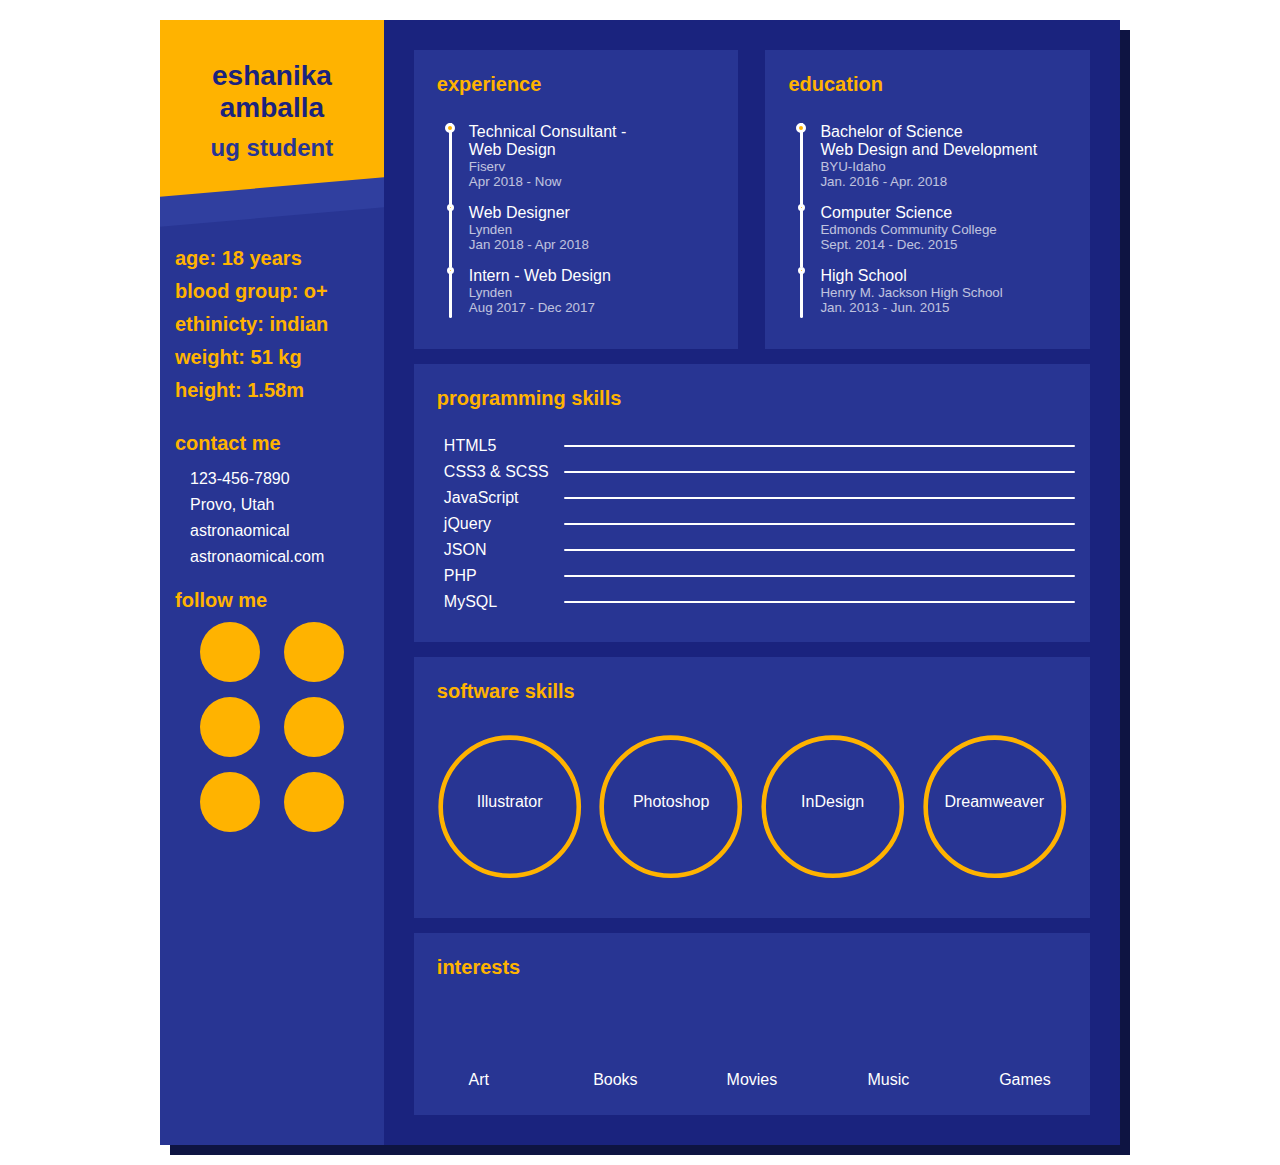
==== profile.html @ d50f75d8 "Add files via upload" ====
<!DOCTYPE html>
<html lang="en">
<head>
    <meta charset="UTF-8">
    <meta name="viewport" content="width=device-width, initial-scale=1.0">
    <title>Profile Page</title>
    <!-- Link to your CSS file -->
    <link rel="stylesheet" href="profile.css">
</head>
<body>
<div class="resume">
    <div class="base">
      <div class="profile">
        <div class="photo">
          <!--<img src="" /> -->
          <i class="fas fa-rocket"></i>
        </div>
        <div class="info">
          <h1 class="name">Eshanika Amballa</h1>
          <h2 class="job">UG Student</h2>
        </div>
      </div>
      <div class="about">
        <h3>Age: 18 years</h3>
        <h3>Blood Group: O+</h3>
        <h3>Ethinicty: Indian</h3>
        <h3>Weight: 51 KG</h3>
        <h3>Height: 1.58m</h3>
      </div>
      <div class="contact">
        <h3>Contact Me</h3>
        <div class="call"><a href="tel:123-456-7890"><i class="fas fa-phone"></i><span>123-456-7890</span></a></div>
        <div class="address"><a href="https://goo.gl/maps/fiTBGT6Vnhy"><i class="fas fa-map-marker"></i><span>Provo, Utah</span></a>
        </div>
        <div class="email"><a href="mailto:astronaomical@gmail.com"><i class="fas fa-envelope"></i><span>astronaomical</span></a></div>
        <div class="website"><a href="http://astronaomical.com/" target="_blank"> <i class="fas fa-home"></i><span>astronaomical.com</span></a></div>
      </div>
      <div class="follow">
        <h3>Follow Me</h3>
        <div class="box">
          <a href="https://www.facebook.com/astronaomical/" target="_blank"><i class="fab fa-facebook"></i></a>
          <a href="https://www.instagram.com/astronaomical/" target="_blank"><i class="fab fa-instagram "></i></a>
          <a href="https://www.pinterest.com/astronaomical/" target="_blank"><i class="fab fa-pinterest"></i></a>
          <a href="https://www.linkedin.com/in/naomi-weatherford-758385112/" target="_blank"><i class="fab fa-linkedin"></i></a>
          <a href="https://codepen.io/astronaomical/" target="_blank"><i class="fab fa-codepen"></i></a>
          <a href="https://www.behance.net/astronaomical" target="_blank"><i class="fab fa-behance"></i></a>
        </div>
      </div>
    </div>
    <div class="func">
      <div class="work">
        <h3><i class="fa fa-briefcase"></i>Experience</h3>
        <ul>
          <li><span>Technical Consultant -<br>Web Design</span><small>Fiserv</small><small>Apr 2018 - Now</small></li>
          <li><span>Web Designer</span><small>Lynden</small><small>Jan 2018 - Apr 2018</small></li>
          <li><span>Intern - Web Design</span><small>Lynden</small><small>Aug 2017 - Dec 2017</small></li>
        </ul>
      </div>
      <div class="edu">
        <h3><i class="fa fa-graduation-cap"></i>Education</h3>
        <ul>
          <li><span>Bachelor of Science<br>Web Design and Development</span><small>BYU-Idaho</small><small>Jan. 2016 - Apr. 2018</small></li>
          <li><span>Computer Science</span><small>Edmonds Community College</small><small>Sept. 2014 - Dec. 2015</small></li>
          <li><span>High School</span><small>Henry M. Jackson High School</small><small>Jan. 2013 - Jun. 2015</small></li>
        </ul>
      </div>
      <div class="skills-prog">
        <h3><i class="fas fa-code"></i>Programming Skills</h3>
        <ul>
          <li data-percent="95"><span>HTML5</span>
            <div class="skills-bar">
              <div class="bar"></div>
            </div>
          </li>
          <li data-percent="90"><span>CSS3 & SCSS</span>
            <div class="skills-bar">
              <div class="bar"></div>
            </div>
          </li>
          <li data-percent="60"><span>JavaScript</span>
            <div class="skills-bar">
              <div class="bar"></div>
            </div>
          </li>
          <li data-percent="50"><span>jQuery</span>
            <div class="skills-bar">
              <div class="bar"></div>
            </div>
          </li>
          <li data-percent="40"><span>JSON</span>
            <div class="skills-bar">
              <div class="bar"></div>
            </div>
          </li>
          <li data-percent="55"><span>PHP</span>
            <div class="skills-bar">
              <div class="bar"></div>
            </div>
          </li>
          <li data-percent="40"><span>MySQL</span>
            <div class="skills-bar">
              <div class="bar"></div>
            </div>
          </li>
        </ul>
      </div>
      <div class="skills-soft">
        <h3><i class="fas fa-bezier-curve"></i>Software Skills</h3>
        <ul>
          <li data-percent="90">
            <svg viewbox="0 0 100 100">
              <circle cx="50" cy="50" r="45"></circle>
              <circle class="cbar" cx="50" cy="50" r="45"></circle>
            </svg><span>Illustrator</span><small></small>
          </li>
          <li data-percent="75">
            <svg viewbox="0 0 100 100">
              <circle cx="50" cy="50" r="45"></circle>
              <circle class="cbar" cx="50" cy="50" r="45"></circle>
            </svg><span>Photoshop</span><small></small>
          </li>
          <li data-percent="85">
            <svg viewbox="0 0 100 100">
              <circle cx="50" cy="50" r="45"></circle>
              <circle class="cbar" cx="50" cy="50" r="45"></circle>
            </svg><span>InDesign</span><small></small>
          </li>
          <li data-percent="65">
            <svg viewbox="0 0 100 100">
              <circle cx="50" cy="50" r="45"></circle>
              <circle class="cbar" cx="50" cy="50" r="45"></circle>
            </svg><span>Dreamweaver</span><small></small>
          </li>
        </ul>
      </div>
      <div class="interests">
        <h3><i class="fas fa-star"></i>Interests</h3>
        <div class="interests-items">
          <div class="art"><i class="fas fa-palette"></i><span>Art</span></div>
          <div class="art"><i class="fas fa-book"></i><span>Books</span></div>
          <div class="movies"><i class="fas fa-film"></i><span>Movies</span></div>
          <div class="music"><i class="fas fa-headphones"></i><span>Music</span></div>
          <div class="games"><i class="fas fa-gamepad"></i><span>Games</span></div>
        </div>
      </div>
    </div>
  </div>
</body>
</html>
---- profile.css ----
@charset "UTF-8";
 @import url("https://fonts.googleapis.com/css?family=Zilla Slab");
 * {
	 outline: none;
}
 *, *:before, *:after {
	 -webkit-box-sizing: inherit;
	 -moz-box-sizing: inherit;
	 box-sizing: inherit;
}
 html, body {
	 -webkit-box-sizing: border-box;
	 -moz-box-sizing: border-box;
	 box-sizing: border-box;
	 margin: 0;
	 padding: 0;
	 -webkit-transition: 0.5s;
	 transition: 0.5s;
	 background: #fff;
	 cursor: default;
	 font-family: "Montserrat", sans-serif;
	 font-size: 16px;
}
 a {
	 text-decoration: none;
	 color: #fff;
	 display: block;
	 transition-duration: 0.3s;
}
 ul {
	 list-style-type: none;
	 padding: 0;
}
 h3 {
	 color: #ffb300;
	 margin: 10px 0;
	 text-transform: lowercase;
	 font-size: 1.25em;
}
 .resume {
	 width: 960px;
	 background: #1a237e;
	 color: #fff;
	 margin: 20px auto;
	 box-shadow: 10px 10px #0e1442;
	 position: relative;
	 display: flex;
}
 .resume .base, .resume .func {
	 box-sizing: border-box;
	 float: left;
}
 .resume .base > div, .resume .func > div {
	 padding-bottom: 10px;
}
 .resume .base > div:last-of-type, .resume .func > div:last-of-type {
	 padding-bottom: 0;
}
 .resume .base {
	 width: 30%;
	 padding: 30px 15px;
	 background: #283593;
	 color: #fff;
}
 .resume .base .profile {
	 background: #ffb300;
	 padding: 30px 15px 40px 15px;
	 margin: -30px -15px 45px -15px;
	 position: relative;
	 z-index: 2;
}
 .resume .base .profile::after {
	 content: "";
	 position: absolute;
	 background: #303f9f;
	 width: 100%;
	 height: 30px;
	 bottom: -15px;
	 left: 0;
	 transform: skewY(-5deg);
	 z-index: -1;
}
 .resume .base .profile .photo img {
	 width: 100%;
	 border-radius: 50%;
}
 .resume .base .profile .photo {
	 display: flex;
	 justify-content: center;
	 align-items: center;
}
 .resume .base .profile .fa-rocket {
	 font-size: 100px;
	 text-align: center;
	 margin: auto;
	 color: #283593;
}
 .resume .base .profile .info {
	 text-align: center;
	 color: #fff;
}
 .resume .base .profile .info .name {
	 margin-top: 10px;
	 margin-bottom: 0;
	 font-size: 1.75em;
	 text-transform: lowercase;
	 color: #1a237e;
}
 .resume .base .profile .info .job {
	 margin-top: 10px;
	 margin-bottom: 0;
	 font-size: 1.5em;
	 text-transform: lowercase;
	 color: #283593;
}
 .resume .base .contact div {
	 line-height: 24px;
}
 .resume .base .contact div a:hover {
	 color: #fdd835;
}
 .resume .base .contact div a:hover span::after {
	 width: 100%;
}
 .resume .base .contact div:hover i {
	 color: #fdd835;
}
 .resume .base .contact div i {
	 color: #ffb300;
	 width: 20px;
	 height: 20px;
	 font-size: 20px;
	 text-align: center;
	 margin-right: 15px;
	 transition-duration: 0.3s;
}
 .resume .base .contact div span {
	 position: relative;
}
 .resume .base .contact div span::after {
	 content: "";
	 position: absolute;
	 background: #fdd835;
	 height: 1px;
	 width: 0;
	 bottom: 0;
	 left: 0;
	 transition-duration: 0.3s;
}
 .resume .base .follow .box {
	 text-align: center;
	 vertical-align: middle;
}
 .resume .base .follow .box a {
	 display: inline-block;
	 vertical-align: text-bottom;
}
 .resume .base .follow .box a:hover i {
	 background: #fdd835;
	 border-radius: 5px;
	 transform: rotate(45deg) scale(0.8);
}
 .resume .base .follow .box a:hover i::before {
	 transform: rotate(-45deg) scale(1.5);
}
 .resume .base .follow .box i {
	 display: inline-block;
	 font-size: 30px;
	 background: #ffb300;
	 width: 60px;
	 height: 60px;
	 border-radius: 50%;
	 line-height: 60px;
	 color: #283593;
	 margin: 0 10px 10px 10px;
	 transition-duration: 0.3s;
}
 .resume .base .follow .box i::before {
	 transition-duration: 0.3s;
}
 .resume .base .follow .box i.fa::before {
	 display: block;
}
 .resume .func {
	 width: 100%;
	 padding: 30px;
}
 .resume .func:hover > div {
	 transition-duration: 0.5s;
}
 .resume .func:hover > div:hover h3 i {
	 transform: scale(1.25);
}
 .resume .func:hover > div:not(:hover) {
	 opacity: 0.5;
}
 .resume .func h3 {
	 transition-duration: 0.3s;
	 margin-top: 0;
}
 .resume .func h3 i {
	 color: #283593;
	 background: #ffb300;
	 width: 42px;
	 height: 42px;
	 font-size: 20px;
	 line-height: 42px;
	 border-radius: 50%;
	 text-align: center;
	 vertical-align: middle;
	 margin-right: 8px;
	 transition-duration: 0.3s;
}
 .resume .func .work, .resume .func .edu {
	 float: left;
}
 .resume .func .work small, .resume .func .edu small {
	 display: block;
	 opacity: 0.7;
}
 .resume .func .work ul li, .resume .func .edu ul li {
	 position: relative;
	 margin-left: 15px;
	 padding-left: 25px;
	 padding-bottom: 15px;
}
 .resume .func .work ul li:hover::before, .resume .func .edu ul li:hover::before {
	 animation: circle 1.2s infinite;
}
 .resume .func .work ul li:hover span, .resume .func .edu ul li:hover span {
	 color: #fdd835;
}
 @keyframes circle {
	 from {
		 box-shadow: 0 0 0 0px #fdd835;
	}
	 to {
		 box-shadow: 0 0 0 6px rgba(255, 255, 255, 0);
	}
}
 .resume .func .work ul li:first-of-type::before, .resume .func .edu ul li:first-of-type::before {
	 width: 10px;
	 height: 10px;
	 left: 1px;
}
 .resume .func .work ul li:last-of-type, .resume .func .edu ul li:last-of-type {
	 padding-bottom: 3px;
}
 .resume .func .work ul li:last-of-type::after, .resume .func .edu ul li:last-of-type::after {
	 border-radius: 1.5px;
}
 .resume .func .work ul li::before, .resume .func .work ul li::after, .resume .func .edu ul li::before, .resume .func .edu ul li::after {
	 content: "";
	 display: block;
	 position: absolute;
}
 .resume .func .work ul li::before, .resume .func .edu ul li::before {
	 width: 7px;
	 height: 7px;
	 border: 3px solid #fff;
	 background: #ffb300;
	 border-radius: 50%;
	 left: 3px;
	 z-index: 1;
}
 .resume .func .work ul li::after, .resume .func .edu ul li::after {
	 width: 3px;
	 height: 100%;
	 background: #fff;
	 left: 5px;
	 top: 0;
}
 .resume .func .work ul li span, .resume .func .edu ul li span {
	 transition-duration: 0.3s;
}
 .resume .func .work {
	 width: 48%;
	 background: #283593;
	 padding: 15px;
	 margin: 0 4% 15px 0;
}
 .resume .func .edu {
	 width: 48%;
	 background: #283593;
	 padding: 15px;
}
 .resume .func .skills-prog {
	 clear: both;
	 background: #283593;
	 padding: 15px;
}
 .resume .func .skills-prog ul {
	 margin-left: 15px;
}
 .resume .func .skills-prog ul li {
	 margin-bottom: 8px;
	 display: flex;
	 align-items: center;
	 transition-duration: 0.3s;
}
 .resume .func .skills-prog ul li:hover {
	 color: #fdd835;
}
 .resume .func .skills-prog ul li:hover .skills-bar .bar {
	 background: #fdd835;
	 box-shadow: 0 0 0 1px #fdd835;
}
 .resume .func .skills-prog ul li span {
	 display: block;
	 width: 120px;
}
 .resume .func .skills-prog ul li .skills-bar {
	 background: #fff;
	 height: 2px;
	 width: calc(100% - 120px);
	 position: relative;
	 border-radius: 2px;
}
 .resume .func .skills-prog ul li .skills-bar .bar {
	 position: absolute;
	 top: -1px;
	 height: 4px;
	 background: #ffb300;
	 box-shadow: 0 0 0 #ffb300;
	 border-radius: 5px;
}
 .resume .func .skills-soft {
	 clear: both;
	 background: #283593;
	 padding: 15px;
	 margin: 15px 0 0;
}
 .resume .func .skills-soft ul {
	 display: flex;
	 justify-content: space-between;
	 text-align: center;
}
 .resume .func .skills-soft ul li {
	 position: relative;
}
 .resume .func .skills-soft ul li:hover svg .cbar {
	 stroke: #fdd835;
	 stroke-width: 4px;
}
 .resume .func .skills-soft ul li:hover span, .resume .func .skills-soft ul li:hover small {
	 transform: scale(1.2);
}
 .resume .func .skills-soft ul li svg {
	 width: 95%;
	 fill: transparent;
	 transform: rotate(-90deg);
}
 .resume .func .skills-soft ul li svg circle {
	 stroke-width: 1px;
	 stroke: #fff;
}
 .resume .func .skills-soft ul li svg .cbar {
	 stroke-width: 3px;
	 stroke: #ffb300;
	 stroke-linecap: round;
}
 .resume .func .skills-soft ul li span, .resume .func .skills-soft ul li small {
	 position: absolute;
	 display: block;
	 width: 100%;
	 top: 52%;
	 transition-duration: 0.3s;
}
 .resume .func .skills-soft ul li span {
	 top: 40%;
}
 .resume .func .interests {
	 background: #283593;
	 margin: 15px 0 0;
	 padding: 15px;
}
 .resume .func .interests-items {
	 box-sizing: border-box;
	 padding: 0 0 15px;
	 width: 100%;
	 text-align: center;
	 display: flex;
	 justify-content: space-between;
}
 .resume .func .interests-items div {
	 display: flex;
	 flex-direction: column;
	 justify-content: center;
	 align-items: center;
	 width: 100px;
	 height: 100px;
	 border-radius: 50%;
}
 .resume .func .interests-items div:hover i {
	 transform: scale(1.2);
}
 .resume .func .interests-items div:hover span {
	 color: #fdd835;
	 transition-duration: 0.3s;
}
 .resume .func .interests-items div i {
	 font-size: 45px;
	 width: 60px;
	 height: 60px;
	 line-height: 60px;
	 color: #ffb300;
	 transition-duration: 0.3s;
}
 .resume .func .interests-items div span {
	 display: block;
}
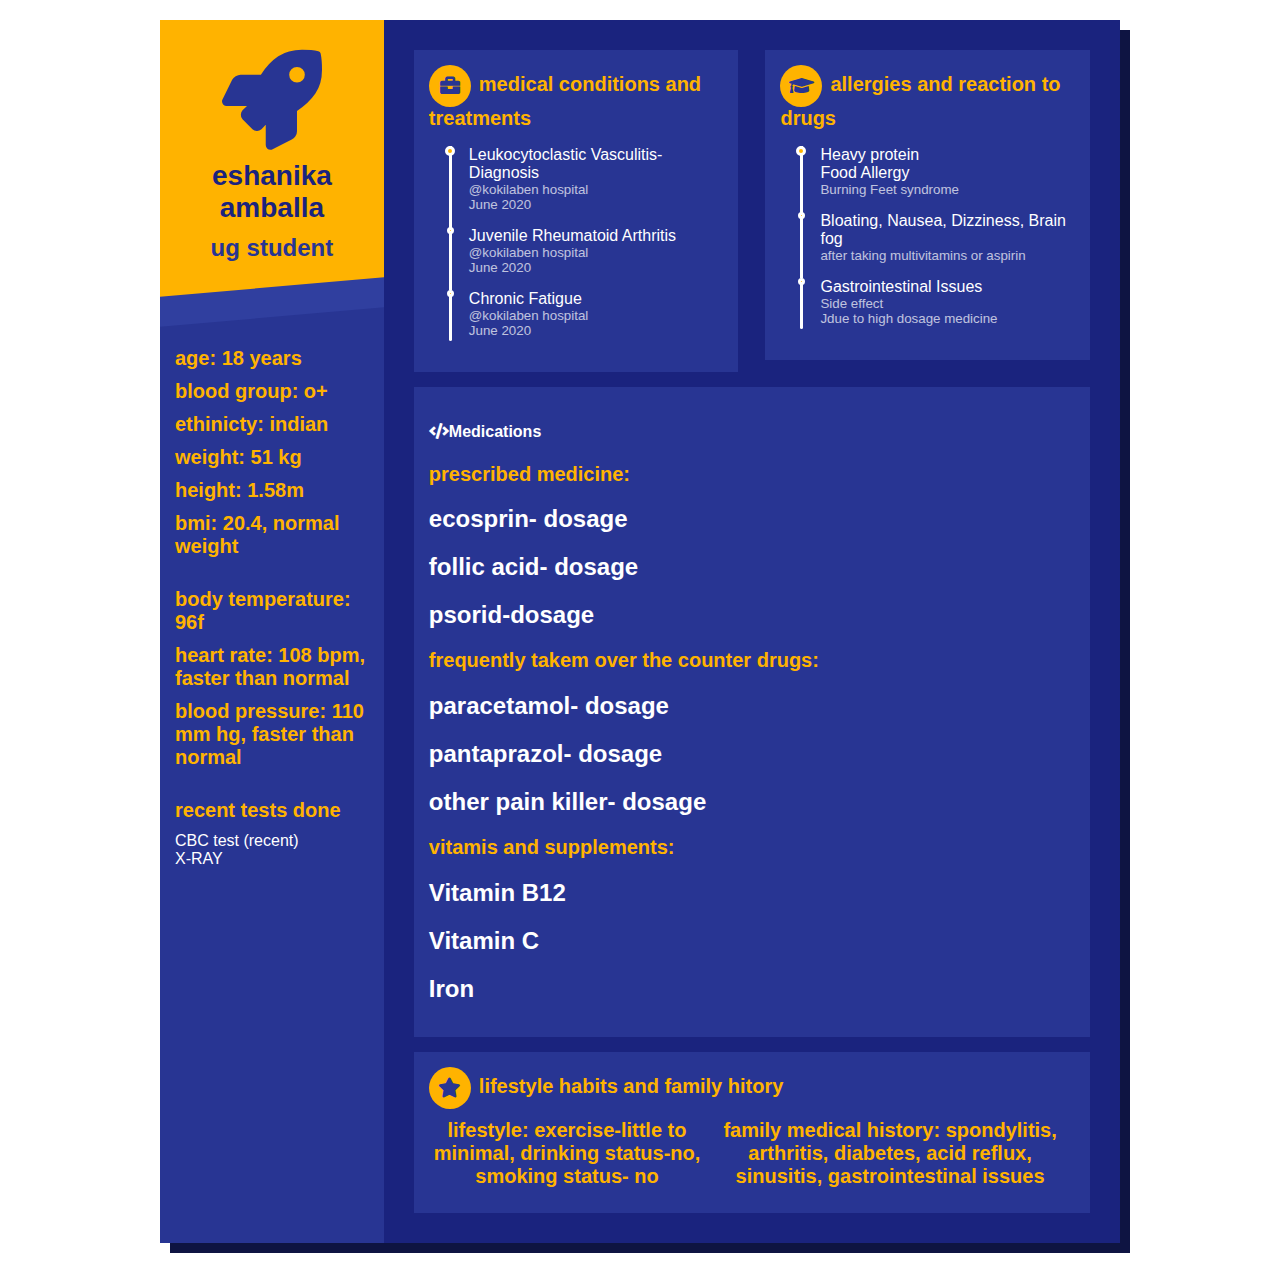
==== commit 1832274f: "Update profile.html" ====
--- a/profile.html
+++ b/profile.html
@@ -6,6 +6,8 @@
     <title>Profile Page</title>
     <!-- Link to your CSS file -->
     <link rel="stylesheet" href="profile.css">
+    <!-- Link to Font Awesome CSS -->
+    <link rel="stylesheet" href="https://cdnjs.cloudflare.com/ajax/libs/font-awesome/5.15.4/css/all.min.css">
 </head>
 <body>
 <div class="resume">
@@ -26,124 +28,64 @@
         <h3>Ethinicty: Indian</h3>
         <h3>Weight: 51 KG</h3>
         <h3>Height: 1.58m</h3>
+        <h3>BMI: 20.4, normal weight</h3>
       </div>
-      <div class="contact">
-        <h3>Contact Me</h3>
-        <div class="call"><a href="tel:123-456-7890"><i class="fas fa-phone"></i><span>123-456-7890</span></a></div>
-        <div class="address"><a href="https://goo.gl/maps/fiTBGT6Vnhy"><i class="fas fa-map-marker"></i><span>Provo, Utah</span></a>
-        </div>
-        <div class="email"><a href="mailto:astronaomical@gmail.com"><i class="fas fa-envelope"></i><span>astronaomical</span></a></div>
-        <div class="website"><a href="http://astronaomical.com/" target="_blank"> <i class="fas fa-home"></i><span>astronaomical.com</span></a></div>
+      <div class="vital signs">
+        <h3>Body temperature: 96F</h3>
+        <h3>Heart Rate: 108 bpm, faster than normal</h3>
+        <h3>Blood pressure: 110 mm Hg, faster than normal</h3>
+        
       </div>
-      <div class="follow">
-        <h3>Follow Me</h3>
-        <div class="box">
-          <a href="https://www.facebook.com/astronaomical/" target="_blank"><i class="fab fa-facebook"></i></a>
-          <a href="https://www.instagram.com/astronaomical/" target="_blank"><i class="fab fa-instagram "></i></a>
-          <a href="https://www.pinterest.com/astronaomical/" target="_blank"><i class="fab fa-pinterest"></i></a>
-          <a href="https://www.linkedin.com/in/naomi-weatherford-758385112/" target="_blank"><i class="fab fa-linkedin"></i></a>
-          <a href="https://codepen.io/astronaomical/" target="_blank"><i class="fab fa-codepen"></i></a>
-          <a href="https://www.behance.net/astronaomical" target="_blank"><i class="fab fa-behance"></i></a>
-        </div>
+      <div class="Lab Tests">
+        <h3>Recent Tests done</h3>
+        
+          <a href="https://cdn1.lalpathlabs.com/live/reports/WM17S.pdf" target="_blank">CBC test (recent)</a>
+          <a href="https://www.bir.org.uk/media/258608/mark_rodriguez_-_philips_trainee_for_excellence_-_unofficial_guide_to_radiology.pdf" target="_blank">X-RAY</a>
+        
       </div>
     </div>
     <div class="func">
       <div class="work">
-        <h3><i class="fa fa-briefcase"></i>Experience</h3>
+        <h3><i class="fa fa-briefcase"></i>Medical conditions and treatments</h3>
         <ul>
-          <li><span>Technical Consultant -<br>Web Design</span><small>Fiserv</small><small>Apr 2018 - Now</small></li>
-          <li><span>Web Designer</span><small>Lynden</small><small>Jan 2018 - Apr 2018</small></li>
-          <li><span>Intern - Web Design</span><small>Lynden</small><small>Aug 2017 - Dec 2017</small></li>
+          <li><span>Leukocytoclastic Vasculitis-<br>Diagnosis</span><small>@kokilaben hospital</small><small>June 2020</small></li>
+          <li><span>Juvenile Rheumatoid Arthritis</span><small>@kokilaben hospital</small><small>June 2020</small></li>
+          <li><span>Chronic Fatigue</span><small>@kokilaben hospital</small><small>June 2020</small></li>
         </ul>
       </div>
       <div class="edu">
-        <h3><i class="fa fa-graduation-cap"></i>Education</h3>
+        <h3><i class="fa fa-graduation-cap"></i>Allergies and reaction to drugs</h3>
         <ul>
-          <li><span>Bachelor of Science<br>Web Design and Development</span><small>BYU-Idaho</small><small>Jan. 2016 - Apr. 2018</small></li>
-          <li><span>Computer Science</span><small>Edmonds Community College</small><small>Sept. 2014 - Dec. 2015</small></li>
-          <li><span>High School</span><small>Henry M. Jackson High School</small><small>Jan. 2013 - Jun. 2015</small></li>
+          <li><span>Heavy protein <br>Food Allergy</span><small>Burning Feet syndrome</small></li>
+          <li><span>Bloating, Nausea, Dizziness, Brain fog</span><small>after taking multivitamins or aspirin</small></li>
+          <li><span>Gastrointestinal Issues</span><small>Side effect</small><small>Jdue to high dosage medicine</small></li>
         </ul>
       </div>
       <div class="skills-prog">
-        <h3><i class="fas fa-code"></i>Programming Skills</h3>
-        <ul>
-          <li data-percent="95"><span>HTML5</span>
-            <div class="skills-bar">
-              <div class="bar"></div>
-            </div>
-          </li>
-          <li data-percent="90"><span>CSS3 & SCSS</span>
-            <div class="skills-bar">
-              <div class="bar"></div>
-            </div>
-          </li>
-          <li data-percent="60"><span>JavaScript</span>
-            <div class="skills-bar">
-              <div class="bar"></div>
-            </div>
-          </li>
-          <li data-percent="50"><span>jQuery</span>
-            <div class="skills-bar">
-              <div class="bar"></div>
-            </div>
-          </li>
-          <li data-percent="40"><span>JSON</span>
-            <div class="skills-bar">
-              <div class="bar"></div>
-            </div>
-          </li>
-          <li data-percent="55"><span>PHP</span>
-            <div class="skills-bar">
-              <div class="bar"></div>
-            </div>
-          </li>
-          <li data-percent="40"><span>MySQL</span>
-            <div class="skills-bar">
-              <div class="bar"></div>
-            </div>
-          </li>
-        </ul>
-      </div>
-      <div class="skills-soft">
-        <h3><i class="fas fa-bezier-curve"></i>Software Skills</h3>
-        <ul>
-          <li data-percent="90">
-            <svg viewbox="0 0 100 100">
-              <circle cx="50" cy="50" r="45"></circle>
-              <circle class="cbar" cx="50" cy="50" r="45"></circle>
-            </svg><span>Illustrator</span><small></small>
-          </li>
-          <li data-percent="75">
-            <svg viewbox="0 0 100 100">
-              <circle cx="50" cy="50" r="45"></circle>
-              <circle class="cbar" cx="50" cy="50" r="45"></circle>
-            </svg><span>Photoshop</span><small></small>
-          </li>
-          <li data-percent="85">
-            <svg viewbox="0 0 100 100">
-              <circle cx="50" cy="50" r="45"></circle>
-              <circle class="cbar" cx="50" cy="50" r="45"></circle>
-            </svg><span>InDesign</span><small></small>
-          </li>
-          <li data-percent="65">
-            <svg viewbox="0 0 100 100">
-              <circle cx="50" cy="50" r="45"></circle>
-              <circle class="cbar" cx="50" cy="50" r="45"></circle>
-            </svg><span>Dreamweaver</span><small></small>
-          </li>
-        </ul>
+        <h4><i class="fas fa-code"></i>Medications</h4>
+        <h3>Prescribed Medicine: </h3>
+        <h2>ecosprin- dosage</h2>
+        <h2>follic acid- dosage</h2>
+        <h2>psorid-dosage</h2>
+        <h3>Frequently takem over the counter drugs:</h3>
+        <h2>paracetamol- dosage</h2>
+        <h2>pantaprazol- dosage</h2>
+        <h2>other pain killer- dosage</h2>
+        <h3>Vitamis and Supplements:</h3>
+        <h2>Vitamin B12</h2>
+        <h2>Vitamin C</h2>
+        <h2>Iron</h2>
       </div>
       <div class="interests">
-        <h3><i class="fas fa-star"></i>Interests</h3>
+        <h3><i class="fas fa-star"></i>Lifestyle habits and Family Hitory</h3>
         <div class="interests-items">
-          <div class="art"><i class="fas fa-palette"></i><span>Art</span></div>
-          <div class="art"><i class="fas fa-book"></i><span>Books</span></div>
-          <div class="movies"><i class="fas fa-film"></i><span>Movies</span></div>
-          <div class="music"><i class="fas fa-headphones"></i><span>Music</span></div>
-          <div class="games"><i class="fas fa-gamepad"></i><span>Games</span></div>
+          <h3>Lifestyle: Exercise-little to minimal,  Drinking status-No, Smoking status- No </h3>
+          
+          <h3>Family Medical History: Spondylitis, Arthritis, Diabetes, Acid Reflux, Sinusitis, Gastrointestinal issues</h3>
+         
         </div>
       </div>
     </div>
   </div>
 </body>
-</html>+</html>
